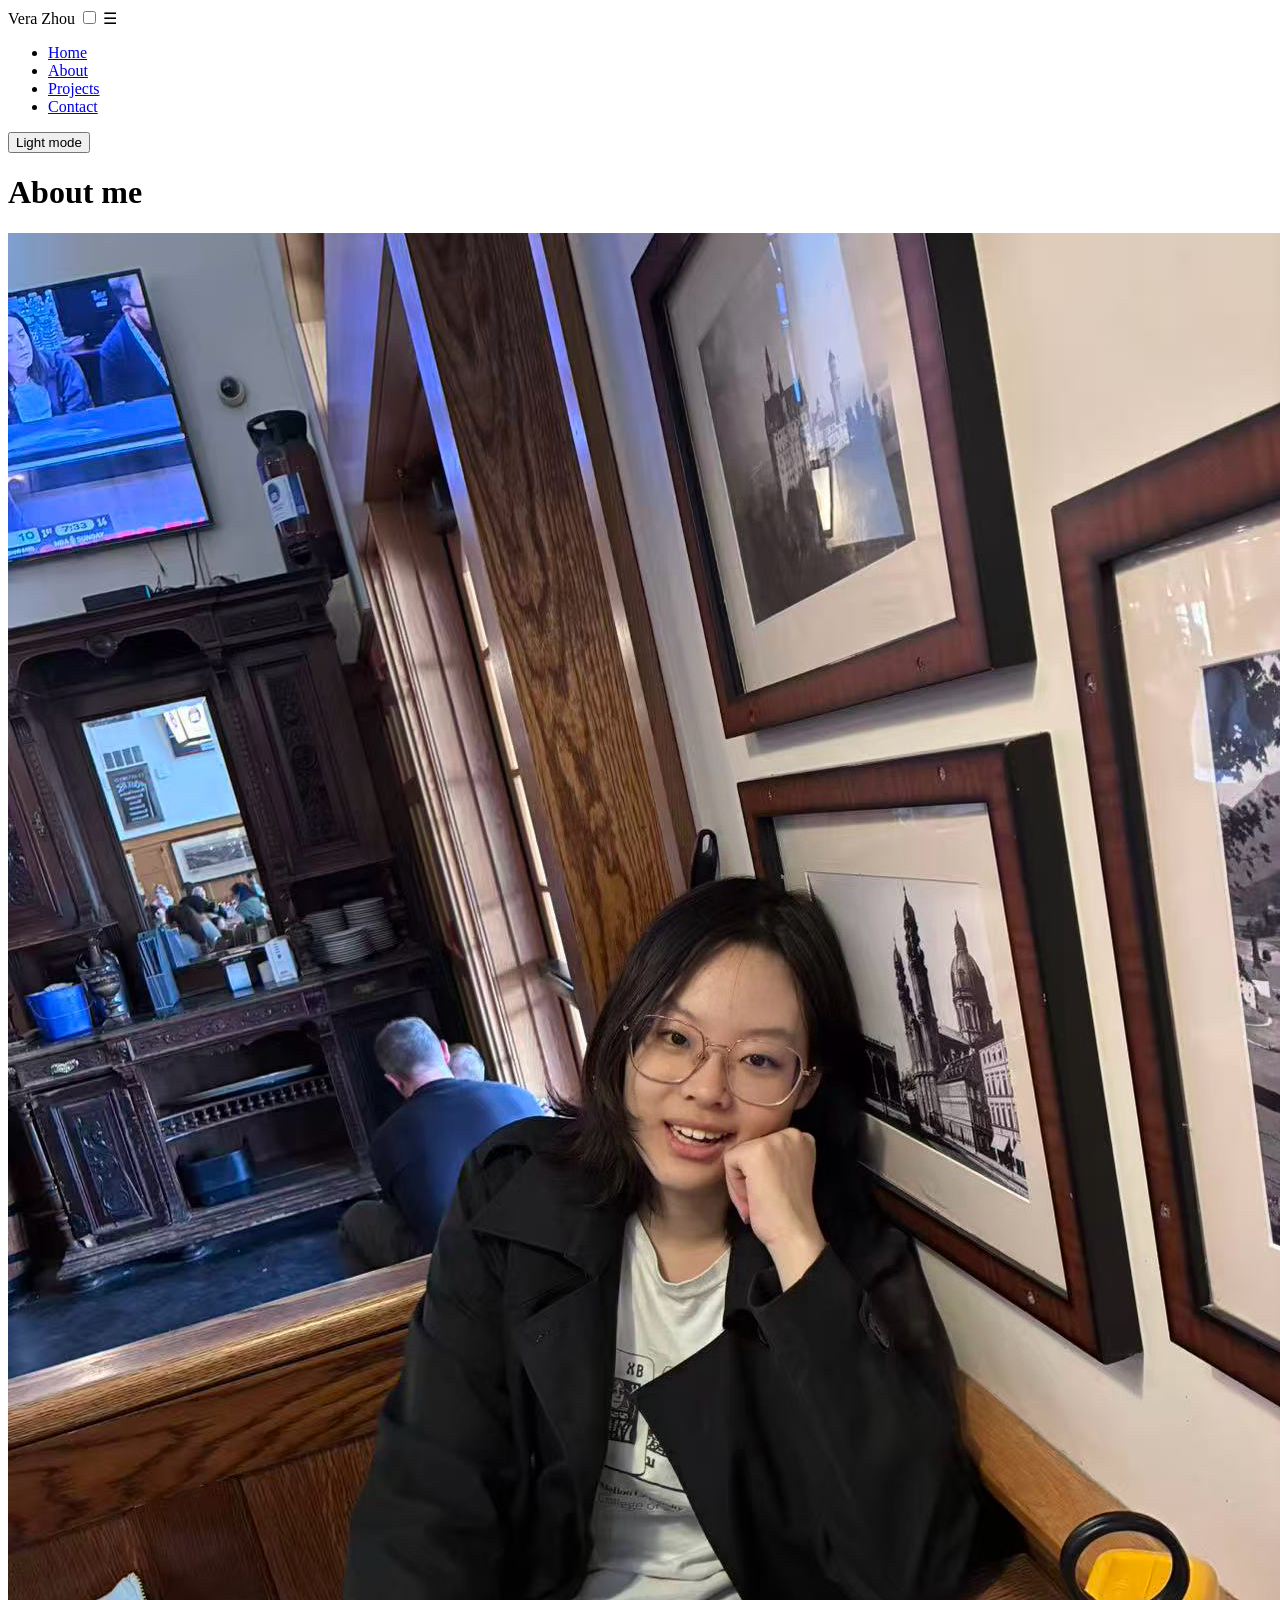
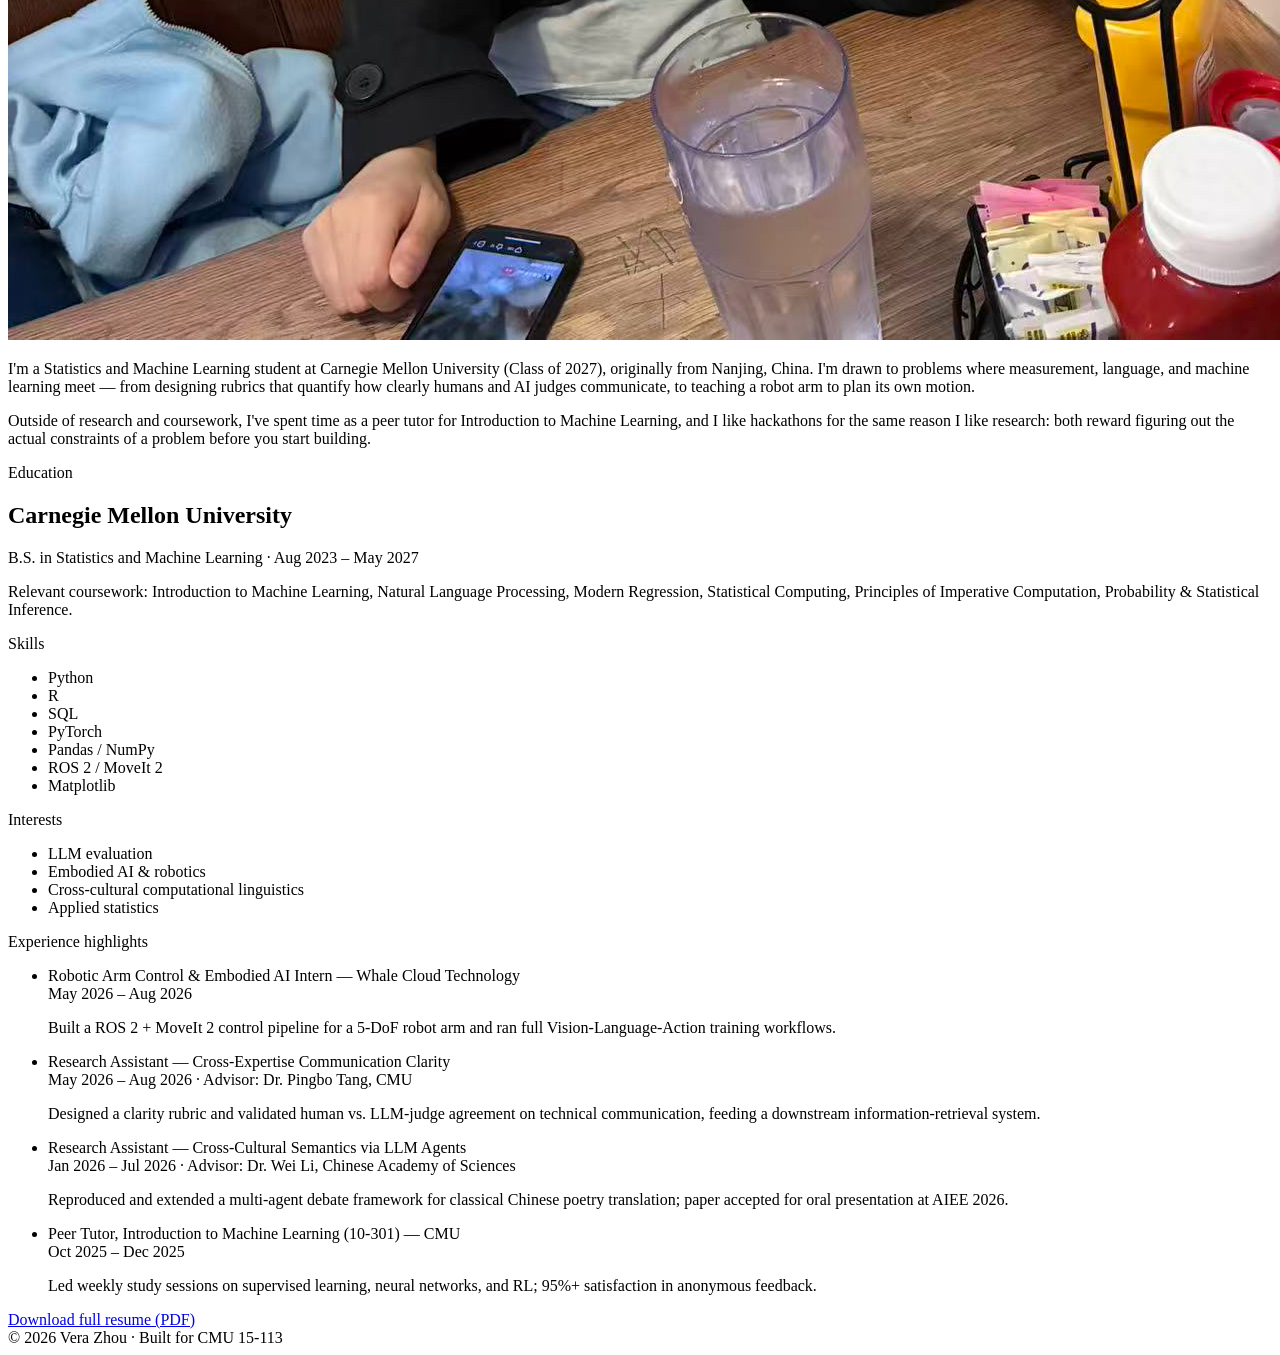
==== about.html @ d9075858 "Initial commit" ====
<!DOCTYPE html>
<html lang="en">
<head>
  <meta charset="UTF-8" />
  <meta name="viewport" content="width=device-width, initial-scale=1.0" />
  <title>About | Vera Zhou</title>
  <link rel="preconnect" href="https://fonts.googleapis.com" />
  <link href="https://fonts.googleapis.com/css2?family=Space+Grotesk:wght@500;600;700&family=Inter:wght@400;500;600&display=swap" rel="stylesheet" />
  <link rel="stylesheet" href="css/style.css" />
</head>
<body>

  <header class="site-header">
    <nav class="nav">
      <span class="nav-name">Vera Zhou</span>

      <input type="checkbox" id="nav-toggle" class="nav-toggle" />
      <label for="nav-toggle" class="nav-toggle-label" aria-label="Toggle navigation">&#9776;</label>

      <ul class="nav-links">
        <li><a href="index.html">Home</a></li>
        <li><a href="about.html">About</a></li>
        <li><a href="projects.html">Projects</a></li>
        <li><a href="contact.html">Contact</a></li>
      </ul>

      <div class="nav-right">
        <button class="theme-toggle" type="button">Light mode</button>
      </div>
    </nav>
  </header>

  <main class="container">
    <div class="page-header">
      <h1>About me</h1>
    </div>

    <section class="about-grid">
      <!--
        AVATAR: swap the placeholder below for your photo once you upload it.
        Replace the whole <div class="avatar">...</div> block with:
        <div class="avatar"><img src="assets/headshot.jpg" alt="Photo of Vera Zhou" /></div>
      -->
      <div class="avatar"><img src="assets/headshot.jpg" alt="Photo of Vera Zhou" /></div>

      <div>
        <p>
          I'm a Statistics and Machine Learning student at Carnegie Mellon University
          (Class of 2027), originally from Nanjing, China. I'm drawn to problems where
          measurement, language, and machine learning meet &mdash; from designing rubrics
          that quantify how clearly humans and AI judges communicate, to teaching a
          robot arm to plan its own motion.
        </p>
        <p>
          Outside of research and coursework, I've spent time as a peer tutor for
          Introduction to Machine Learning, and I like hackathons for the same reason
          I like research: both reward figuring out the actual constraints of a
          problem before you start building.
        </p>
      </div>
    </section>

    <section>
      <p class="section-label">Education</p>
      <h2>Carnegie Mellon University</h2>
      <p>B.S. in Statistics and Machine Learning &middot; Aug 2023 &ndash; May 2027</p>
      <p style="color: var(--text-muted);">
        Relevant coursework: Introduction to Machine Learning, Natural Language
        Processing, Modern Regression, Statistical Computing, Principles of
        Imperative Computation, Probability &amp; Statistical Inference.
      </p>
    </section>

    <section>
      <p class="section-label">Skills</p>
      <ul class="skills-list">
        <li>Python</li>
        <li>R</li>
        <li>SQL</li>
        <li>PyTorch</li>
        <li>Pandas / NumPy</li>
        <li>ROS 2 / MoveIt 2</li>
        <li>Matplotlib</li>
      </ul>
    </section>

    <section>
      <p class="section-label">Interests</p>
      <ul class="interests-list">
        <li>LLM evaluation</li>
        <li>Embodied AI &amp; robotics</li>
        <li>Cross-cultural computational linguistics</li>
        <li>Applied statistics</li>
      </ul>
    </section>

    <section>
      <p class="section-label">Experience highlights</p>
      <ul class="timeline">
        <li>
          <div class="role">Robotic Arm Control &amp; Embodied AI Intern &mdash; Whale Cloud Technology</div>
          <div class="meta">May 2026 &ndash; Aug 2026</div>
          <p>Built a ROS 2 + MoveIt 2 control pipeline for a 5-DoF robot arm and ran full Vision-Language-Action training workflows.</p>
        </li>
        <li>
          <div class="role">Research Assistant &mdash; Cross-Expertise Communication Clarity</div>
          <div class="meta">May 2026 &ndash; Aug 2026 &middot; Advisor: Dr. Pingbo Tang, CMU</div>
          <p>Designed a clarity rubric and validated human vs. LLM-judge agreement on technical communication, feeding a downstream information-retrieval system.</p>
        </li>
        <li>
          <div class="role">Research Assistant &mdash; Cross-Cultural Semantics via LLM Agents</div>
          <div class="meta">Jan 2026 &ndash; Jul 2026 &middot; Advisor: Dr. Wei Li, Chinese Academy of Sciences</div>
          <p>Reproduced and extended a multi-agent debate framework for classical Chinese poetry translation; paper accepted for oral presentation at AIEE 2026.</p>
        </li>
        <li>
          <div class="role">Peer Tutor, Introduction to Machine Learning (10-301) &mdash; CMU</div>
          <div class="meta">Oct 2025 &ndash; Dec 2025</div>
          <p>Led weekly study sessions on supervised learning, neural networks, and RL; 95%+ satisfaction in anonymous feedback.</p>
        </li>
      </ul>
    </section>

    <section>
      <a class="btn btn-secondary" href="assets/resume.pdf">Download full resume (PDF)</a>
      <!-- Add your resume PDF to /assets and update the filename above if different. -->
    </section>
  </main>

  <footer class="site-footer">
    <div class="container">
      &copy; 2026 Vera Zhou &middot; Built for CMU 15-113
    </div>
  </footer>

  <script src="js/script.js"></script>
</body>
</html>
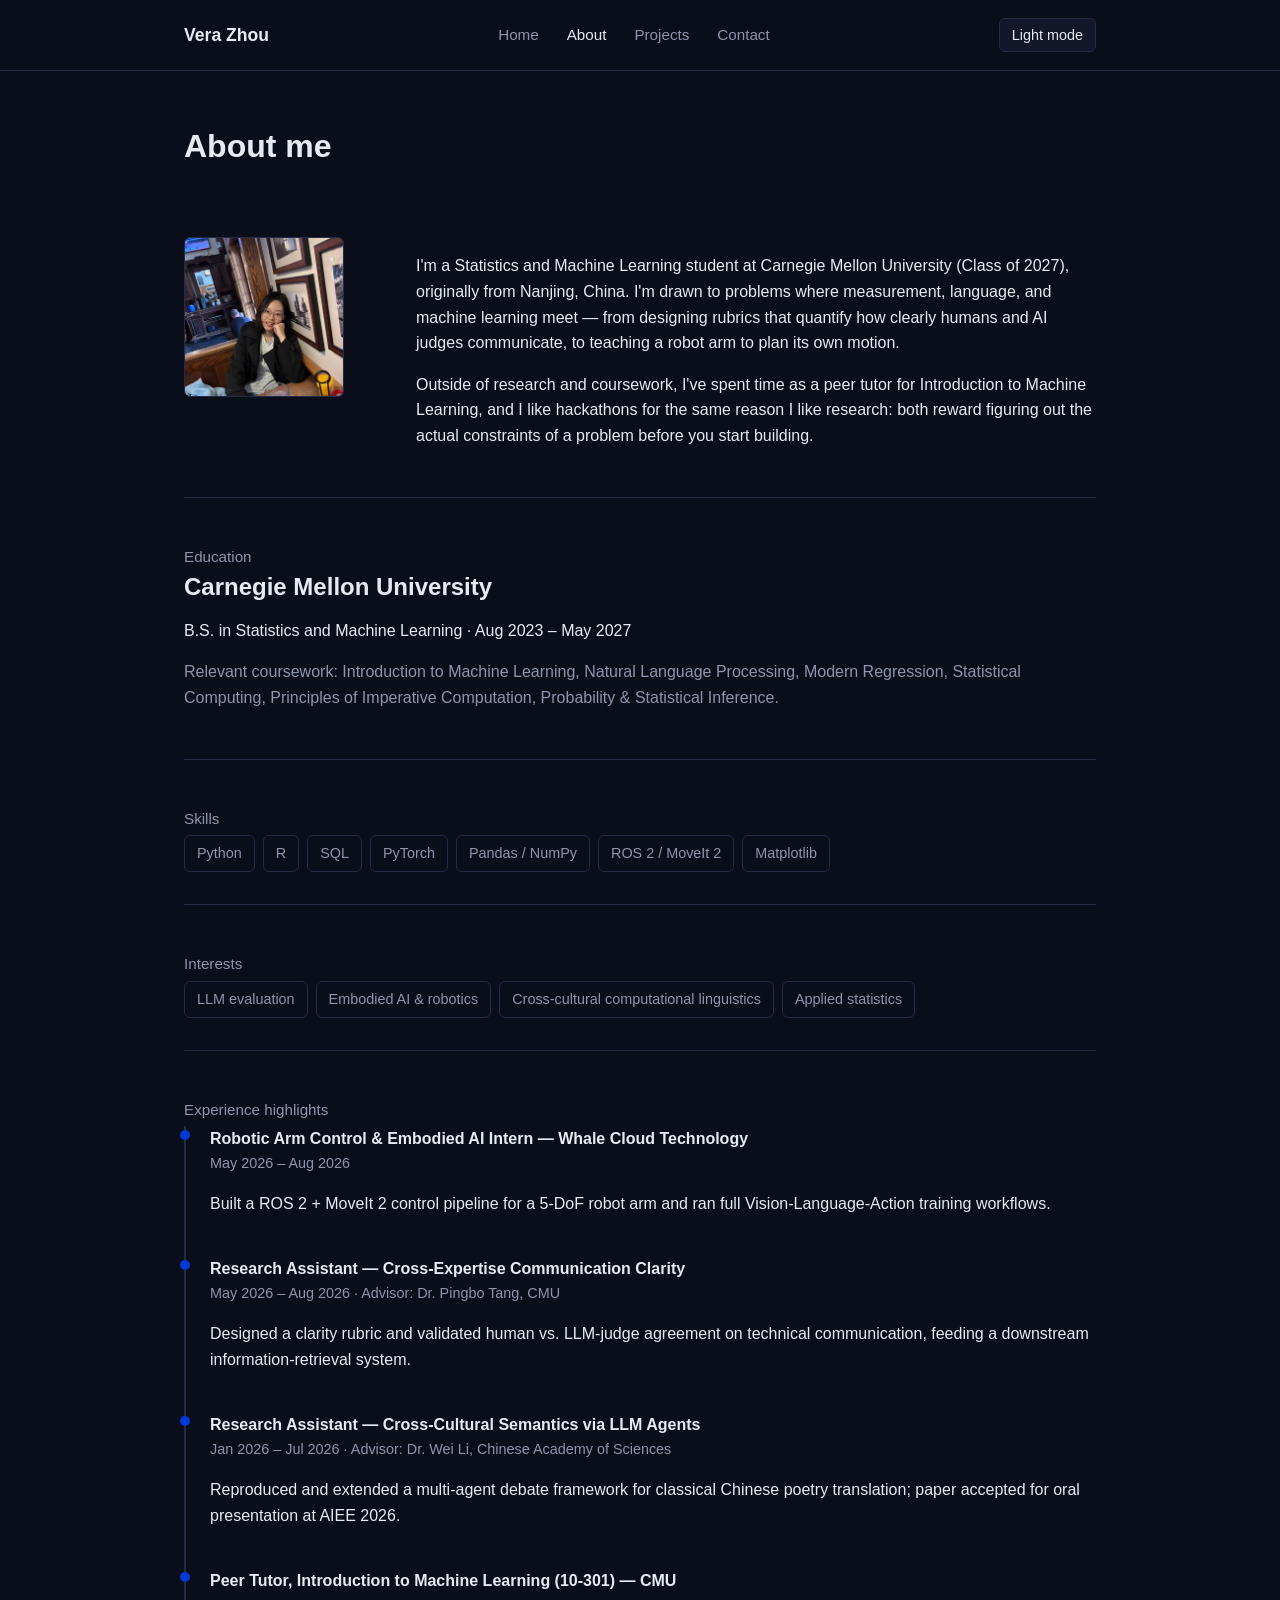
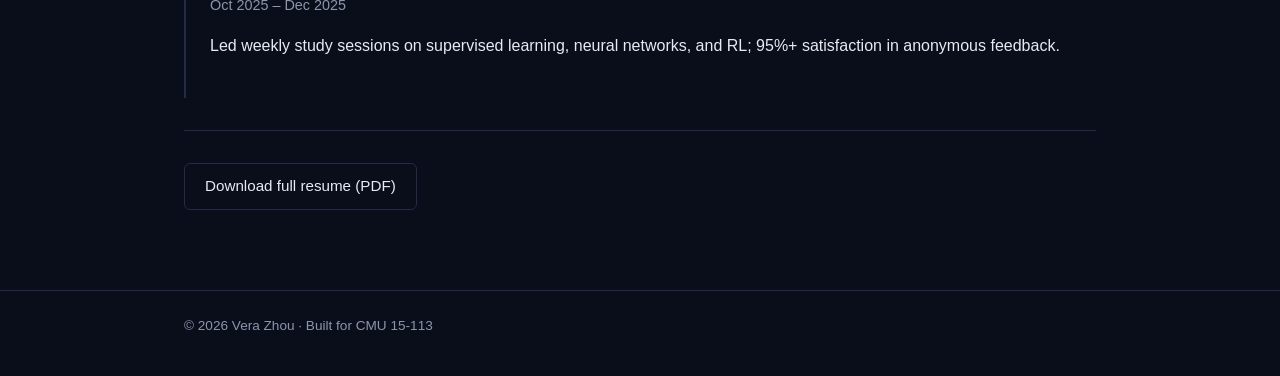
==== commit 361ea4d3: "Fix broken asset paths breaking GitHub Pages deployment HTML files linked to css/style.css and js/sc" ====
--- a/about.html
+++ b/about.html
@@ -6,7 +6,7 @@
   <title>About | Vera Zhou</title>
   <link rel="preconnect" href="https://fonts.googleapis.com" />
   <link href="https://fonts.googleapis.com/css2?family=Space+Grotesk:wght@500;600;700&family=Inter:wght@400;500;600&display=swap" rel="stylesheet" />
-  <link rel="stylesheet" href="css/style.css" />
+  <link rel="stylesheet" href="style.css" />
 </head>
 <body>
 
@@ -132,6 +132,6 @@
     </div>
   </footer>
 
-  <script src="js/script.js"></script>
+  <script src="script.js"></script>
 </body>
 </html>
--- a/style.css
+++ b/style.css
@@ -0,0 +1,504 @@
+/*
+  AI USAGE NOTE:
+  This stylesheet was drafted with help from Claude (Anthropic), starting from
+  a design brief (dark navy/tech theme, accent #0038D7). The color tokens,
+  layout structure, and component patterns below were AI-suggested, then
+  reviewed and adjusted by hand. See /prompt-log.md for the actual prompts
+  used. If you change the palette or layout, update this note to reflect
+  what you changed and why -- that's part of documenting your own process.
+*/
+
+/* ---------- Design tokens ---------- */
+:root {
+  --bg: #0a0e1a;
+  --bg-elevated: #121729;
+  --border: #232b45;
+  --text: #e7eaf2;
+  --text-muted: #8d95ac;
+  --accent: #0038d7;
+  --accent-light: #4c6fff;
+  --radius: 6px;
+  --max-width: 960px;
+  --font-heading: "Space Grotesk", "Segoe UI", sans-serif;
+  --font-body: "Inter", "Segoe UI", sans-serif;
+}
+
+/* Light mode overrides, toggled via a class on <html> */
+html.light {
+  --bg: #f5f7fb;
+  --bg-elevated: #ffffff;
+  --border: #dde3f0;
+  --text: #131826;
+  --text-muted: #5b6478;
+  --accent: #0038d7;
+  --accent-light: #274bc7;
+}
+
+* {
+  box-sizing: border-box;
+}
+
+html {
+  scroll-behavior: smooth;
+}
+
+body {
+  margin: 0;
+  background: var(--bg);
+  color: var(--text);
+  font-family: var(--font-body);
+  line-height: 1.6;
+  transition: background 0.25s ease, color 0.25s ease;
+}
+
+h1, h2, h3 {
+  font-family: var(--font-heading);
+  line-height: 1.2;
+  margin: 0 0 0.5em;
+}
+
+a {
+  color: var(--accent-light);
+  text-decoration: none;
+}
+
+a:hover {
+  text-decoration: underline;
+}
+
+/* Visible focus state for keyboard nav -- accessibility floor */
+a:focus-visible,
+button:focus-visible {
+  outline: 2px solid var(--accent-light);
+  outline-offset: 2px;
+}
+
+.container {
+  max-width: var(--max-width);
+  margin: 0 auto;
+  padding: 0 24px;
+}
+
+/* ---------- Header / Nav ---------- */
+.site-header {
+  border-bottom: 1px solid var(--border);
+  position: sticky;
+  top: 0;
+  background: var(--bg);
+  z-index: 10;
+}
+
+.nav {
+  display: flex;
+  align-items: center;
+  justify-content: space-between;
+  padding: 18px 24px;
+  max-width: var(--max-width);
+  margin: 0 auto;
+}
+
+.nav-name {
+  font-family: var(--font-heading);
+  font-weight: 600;
+  font-size: 1.1rem;
+  color: var(--text);
+}
+
+.nav-links {
+  display: flex;
+  gap: 28px;
+  list-style: none;
+  margin: 0;
+  padding: 0;
+}
+
+.nav-links a {
+  color: var(--text-muted);
+  font-size: 0.95rem;
+}
+
+.nav-links a.active,
+.nav-links a:hover {
+  color: var(--text);
+}
+
+.nav-right {
+  display: flex;
+  align-items: center;
+  gap: 16px;
+}
+
+.theme-toggle {
+  background: var(--bg-elevated);
+  border: 1px solid var(--border);
+  border-radius: var(--radius);
+  color: var(--text);
+  cursor: pointer;
+  padding: 8px 12px;
+  font-size: 0.9rem;
+  font-family: var(--font-body);
+}
+
+.theme-toggle:hover {
+  border-color: var(--accent-light);
+}
+
+/* Mobile nav toggle (hidden checkbox pattern) */
+.nav-toggle {
+  display: none;
+}
+
+.nav-toggle-label {
+  display: none;
+  cursor: pointer;
+  font-size: 1.4rem;
+  color: var(--text);
+  background: none;
+  border: none;
+}
+
+@media (max-width: 700px) {
+  .nav-links {
+    display: none;
+    flex-direction: column;
+    gap: 0;
+    position: absolute;
+    top: 100%;
+    left: 0;
+    right: 0;
+    background: var(--bg);
+    border-bottom: 1px solid var(--border);
+    padding: 8px 24px 16px;
+  }
+
+  .nav-links li {
+    padding: 10px 0;
+    border-bottom: 1px solid var(--border);
+  }
+
+  .nav-links li:last-child {
+    border-bottom: none;
+  }
+
+  .nav-toggle:checked ~ .nav-links {
+    display: flex;
+  }
+
+  .nav-toggle-label {
+    display: block;
+  }
+
+  .nav {
+    flex-wrap: wrap;
+    position: relative;
+  }
+}
+
+/* ---------- Hero (home page) ---------- */
+.hero {
+  display: grid;
+  grid-template-columns: 1.2fr 1fr;
+  gap: 48px;
+  align-items: center;
+  padding: 72px 0 56px;
+  opacity: 0;
+  animation: fade-up 0.7s ease forwards;
+}
+
+/* Single deliberate reveal on load -- intentionally not repeated per-section */
+@keyframes fade-up {
+  from {
+    opacity: 0;
+    transform: translateY(12px);
+  }
+  to {
+    opacity: 1;
+    transform: translateY(0);
+  }
+}
+
+@media (prefers-reduced-motion: reduce) {
+  .hero {
+    animation: none;
+    opacity: 1;
+  }
+}
+
+.hero h1 {
+  font-size: clamp(2rem, 4vw, 2.75rem);
+  color: var(--text);
+}
+
+.hero .tagline {
+  color: var(--text-muted);
+  font-size: 1.1rem;
+  max-width: 46ch;
+}
+
+.hero-graphic {
+  justify-self: center;
+}
+
+.hero-graphic svg {
+  width: 100%;
+  max-width: 280px;
+  height: auto;
+}
+
+.hero-actions {
+  display: flex;
+  gap: 14px;
+  margin-top: 28px;
+  flex-wrap: wrap;
+}
+
+.btn {
+  display: inline-block;
+  padding: 10px 20px;
+  border-radius: var(--radius);
+  font-size: 0.95rem;
+  border: 1px solid var(--border);
+}
+
+.btn-primary {
+  background: var(--accent);
+  color: #ffffff;
+  border-color: var(--accent);
+}
+
+.btn-primary:hover {
+  background: var(--accent-light);
+  border-color: var(--accent-light);
+  text-decoration: none;
+}
+
+.btn-secondary {
+  background: transparent;
+  color: var(--text);
+}
+
+.btn-secondary:hover {
+  border-color: var(--accent-light);
+  text-decoration: none;
+}
+
+@media (max-width: 700px) {
+  .hero {
+    grid-template-columns: 1fr;
+    padding-top: 40px;
+    text-align: left;
+  }
+  .hero-graphic {
+    order: -1;
+    justify-self: start;
+  }
+  .hero-graphic svg {
+    max-width: 180px;
+  }
+}
+
+/* ---------- Sections shared across pages ---------- */
+.page-header {
+  padding: 56px 0 24px;
+}
+
+.page-header h1 {
+  font-size: 2rem;
+}
+
+section {
+  padding: 32px 0;
+}
+
+section + section {
+  border-top: 1px solid var(--border);
+}
+
+.section-label {
+  color: var(--text-muted);
+  font-size: 0.95rem;
+  margin-bottom: 4px;
+}
+
+/* ---------- About page ---------- */
+.about-grid {
+  display: grid;
+  grid-template-columns: 200px 1fr;
+  gap: 32px;
+  align-items: start;
+}
+
+.avatar {
+  width: 160px;
+  height: 160px;
+  border-radius: var(--radius);
+  border: 1px solid var(--border);
+  background: var(--bg-elevated);
+  display: flex;
+  align-items: center;
+  justify-content: center;
+  font-family: var(--font-heading);
+  font-size: 2.5rem;
+  color: var(--text-muted);
+  overflow: hidden;
+}
+
+.avatar img {
+  width: 100%;
+  height: 100%;
+  object-fit: cover;
+}
+
+@media (max-width: 700px) {
+  .about-grid {
+    grid-template-columns: 1fr;
+  }
+  .avatar {
+    width: 120px;
+    height: 120px;
+  }
+}
+
+.skills-list,
+.interests-list {
+  list-style: none;
+  padding: 0;
+  margin: 0;
+  display: flex;
+  flex-wrap: wrap;
+  gap: 8px;
+}
+
+.skills-list li,
+.interests-list li {
+  border: 1px solid var(--border);
+  border-radius: var(--radius);
+  padding: 6px 12px;
+  font-size: 0.9rem;
+  color: var(--text-muted);
+}
+
+.timeline {
+  list-style: none;
+  padding: 0;
+  margin: 0;
+  border-left: 2px solid var(--border);
+}
+
+.timeline li {
+  position: relative;
+  padding: 0 0 24px 24px;
+}
+
+.timeline li::before {
+  content: "";
+  position: absolute;
+  left: -6px;
+  top: 4px;
+  width: 10px;
+  height: 10px;
+  border-radius: 50%;
+  background: var(--accent);
+}
+
+.timeline .role {
+  font-weight: 600;
+  color: var(--text);
+}
+
+.timeline .meta {
+  color: var(--text-muted);
+  font-size: 0.9rem;
+}
+
+/* ---------- Projects page ---------- */
+.project-grid {
+  display: grid;
+  grid-template-columns: repeat(auto-fit, minmax(260px, 1fr));
+  gap: 24px;
+}
+
+.project-card {
+  border: 1px solid var(--border);
+  border-radius: var(--radius);
+  background: var(--bg-elevated);
+  padding: 20px;
+  display: flex;
+  flex-direction: column;
+  gap: 10px;
+}
+
+.project-card .thumb {
+  width: 100%;
+  aspect-ratio: 16 / 9;
+  border-radius: var(--radius);
+  border: 1px dashed var(--border);
+  display: flex;
+  align-items: center;
+  justify-content: center;
+  color: var(--text-muted);
+  font-size: 0.85rem;
+  background: var(--bg);
+}
+
+.project-card h3 {
+  font-size: 1.1rem;
+}
+
+.project-card p {
+  color: var(--text-muted);
+  font-size: 0.92rem;
+  margin: 0;
+}
+
+.project-card .links {
+  margin-top: auto;
+  display: flex;
+  gap: 16px;
+  font-size: 0.9rem;
+}
+
+.status-tag {
+  display: inline-block;
+  align-self: flex-start;
+  font-size: 0.75rem;
+  color: var(--accent-light);
+  border: 1px solid var(--accent-light);
+  border-radius: var(--radius);
+  padding: 2px 8px;
+}
+
+/* ---------- Contact page ---------- */
+.contact-list {
+  list-style: none;
+  padding: 0;
+  margin: 0;
+  display: flex;
+  flex-direction: column;
+  gap: 16px;
+  max-width: 420px;
+}
+
+.contact-list li {
+  display: flex;
+  justify-content: space-between;
+  align-items: center;
+  border: 1px solid var(--border);
+  border-radius: var(--radius);
+  padding: 14px 18px;
+  background: var(--bg-elevated);
+}
+
+.contact-list .label {
+  color: var(--text-muted);
+  font-size: 0.85rem;
+}
+
+/* ---------- Footer ---------- */
+.site-footer {
+  border-top: 1px solid var(--border);
+  margin-top: 48px;
+  padding: 24px 0 40px;
+  color: var(--text-muted);
+  font-size: 0.85rem;
+}
